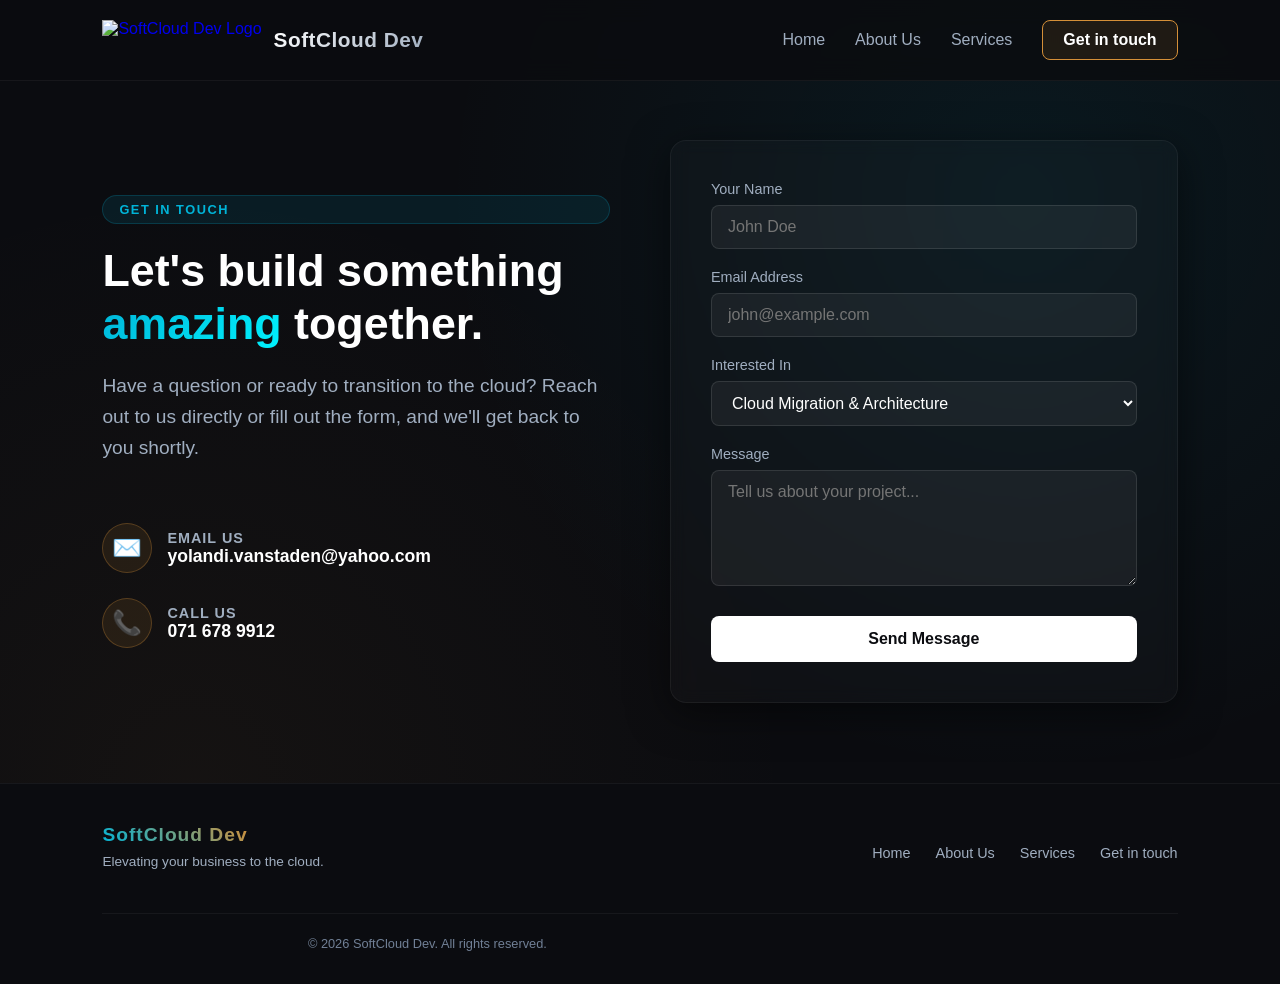
==== contact.html @ 83319428 "Add files via upload" ====
<!DOCTYPE html>
<html lang="en">
<head>
    <meta charset="UTF-8">
    <meta name="viewport" content="width=device-width, initial-scale=1.0">
    <title>SoftCloud Dev - Contact Us</title>
    <link rel="stylesheet" href="style.css">
</head>
<body>

    <header class="navbar">
        <a href="index.html" class="logo-area">
            <img src="Images/Softcloud dev logo.png" alt="SoftCloud Dev Logo" class="nav-logo">
            <span class="brand-name">SoftCloud Dev</span>
        </a>
        <nav class="nav-links">
            <a href="index.html" class="nav-link">Home</a>
            <a href="about.html" class="nav-link">About Us</a>
            <a href="services.html" class="nav-link">Services</a>
            <a href="contact.html" class="cta-button active">Get in touch</a>
        </nav>
    </header>

    <main class="contact-container">
        <div class="contact-grid">
            
            <div class="contact-info">
                <span class="badge">Get In Touch</span>
                <h2>Let's build something <span class="highlight">amazing</span> together.</h2>
                <p>Have a question or ready to transition to the cloud? Reach out to us directly or fill out the form, and we'll get back to you shortly.</p>
                
                <div class="info-details">
                    <div class="info-item">
                        <span class="info-icon">✉️</span>
                        <div>
                            <h4>Email Us</h4>
                            <a href="mailto:yolandi.vanstaden@yahoo.com">yolandi.vanstaden@yahoo.com</a>
                        </div>
                    </div>
                    <div class="info-item">
                        <span class="info-icon">📞</span>
                        <div>
                            <h4>Call Us</h4>
                            <a href="tel:0716789912">071 678 9912</a>
                        </div>
                    </div>
                </div>
            </div>

            <div class="contact-card">
                <form class="contact-form">
                    <div class="form-group">
                        <label for="name">Your Name</label>
                        <input type="text" id="name" name="name" placeholder="John Doe" required>
                    </div>
                    
                    <div class="form-group">
                        <label for="email">Email Address</label>
                        <input type="email" id="email" name="email" placeholder="john@example.com" required>
                    </div>

                    <div class="form-group">
                        <label for="service">Interested In</label>
                        <select id="service" name="service">
                            <option value="cloud-migration">Cloud Migration & Architecture</option>
                            <option value="m365">Full Microsoft 365 Setup</option>
                            <option value="azure-backup">Azure Security & Backup</option>
                            <option value="web-dev">Website Design & Development</option>
                        </select>
                    </div>
                    
                    <div class="form-group">
                        <label for="message">Message</label>
                        <textarea id="message" name="message" rows="5" placeholder="Tell us about your project..." required></textarea>
                    </div>
                    
                    <button type="submit" class="submit-btn">Send Message</button>
                </form>
            </div>

        </div>
    </main>

    <footer class="site-footer">
        <div class="footer-content">
            <div class="footer-brand">
                <span class="footer-brand-name">SoftCloud Dev</span>
                <p class="footer-slogan">Elevating your business to the cloud.</p>
            </div>
            
            
            <div class="footer-links">
                <a href="index.html">Home</a>
                <a href="about.html">About Us</a>
                <a href="services.html">Services</a>
                <a href="contact.html">Get in touch</a>
            </div>
        </div>
        
        
        <div class="footer-bottom">
            <p>&copy; 2026 SoftCloud Dev. All rights reserved.</p>
        </div>
    </footer>
</body>
</html>
---- style.css ----
* {
    margin: 0;
    padding: 0;
    box-sizing: border-box;
}

body {
    font-family: 'Segoe UI', Tahoma, Geneva, Verdana, sans-serif;
    background-color: #0b0c10;
    /* Skep subtiele blou en koper gloede in die hoeke sodat die skerm nie leeg lyk nie */
    background-image: 
        radial-gradient(circle at 80% 20%, rgba(0, 180, 216, 0.08) 0%, transparent 45%),
        radial-gradient(circle at 15% 80%, rgba(212, 143, 56, 0.05) 0%, transparent 45%);
    color: #ffffff;
    min-height: 100vh;
    display: flex;
    flex-direction: column;
    overflow-x: hidden;
    margin: 0;
    padding: 0;
    display: flex;
    flex-direction: column;
    min-height: 100vh;
}

.navbar {
    display: flex;
    justify-content: space-between;
    align-items: center;
    padding: 20px 8%;
    background: rgba(11, 12, 16, 0.85); /* Deursigtig sodat agtergrond deur skyn */
    backdrop-filter: blur(12px); /* Maak agtergrond agter die bock "blurrie" */
    border-bottom: 1px solid rgba(255, 255, 255, 0.05);
    position: fixed;
    top: 0;
    width: 100%;
    z-index: 1000;
}

.logo-area {
    display: flex;
    align-items: center;
    gap: 12px;
    text-decoration: none;
}

.nav-logo {
    height: 40px;
    width: auto;
}

.brand-name {
    font-size: 1.3rem;
    font-weight: 700;
    letter-spacing: 0.5px;
    background: linear-gradient(135deg, #ffffff, #a0aec0);
    -webkit-background-clip: text;
    -webkit-text-fill-color: transparent;
}

.nav-links {
    display: flex;
    align-items: center;
    gap: 30px;
}

.nav-link {
    text-decoration: none;
    color: #a0aec0;
    font-weight: 500;
    transition: color 0.3s ease;
}

.nav-link:hover, .nav-link.active {
    color: #00b4d8; /* Syaan kleur van jou logo */
}

/* Die spesiale knoppie in die menu */
.cta-button {
    text-decoration: none;
    color: #ffffff;
    background: rgba(212, 143, 56, 0.1);
    border: 1px solid #d48f38; /* Koper rand */
    padding: 10px 20px;
    border-radius: 8px;
    font-weight: 600;
    transition: all 0.3s ease;
}

.cta-button:hover {
    background: #d48f38;
    color: #0b0c10;
    box-shadow: 0 0 15px rgba(212, 143, 56, 0.4);
}


.hero-container {
    flex: 1;
    display: flex;
    align-items: center;
    justify-content: center;
    padding: 140px 8% 80px 8%; /* Los spasie bo vir die menu */
    text-align: center;
}

.hero-content {
    max-width: 800px;
    display: flex;
    flex-direction: column;
    align-items: center;
    gap: 24px;
}


.badge {
    background: rgba(0, 180, 216, 0.1);
    color: #00b4d8;
    border: 1px solid rgba(0, 180, 216, 0.2);
    padding: 6px 16px;
    border-radius: 20px;
    font-size: 0.8rem;
    font-weight: 600;
    letter-spacing: 1.5px;
    text-transform: uppercase;
}

h1 {
    font-size: 3.8rem;
    line-height: 1.2;
    font-weight: 800;
    color: #ffffff;
}


.highlight {
    background: linear-gradient(135deg, #00b4d8, #00f2fe);
    -webkit-background-clip: text;
    -webkit-text-fill-color: transparent;
}

p {
    font-size: 1.2rem;
    color: #a0aec0;
    line-height: 1.6;
    max-width: 650px;
    margin-bottom: 10px;
}


.hero-actions {
    display: flex;
    gap: 20px;
}

.primary-btn {
    text-decoration: none;
    color: #0b0c10;
    background: #ffffff;
    padding: 14px 28px;
    border-radius: 8px;
    font-weight: 600;
    transition: all 0.3s ease;
}

.primary-btn:hover {
    background: #00b4d8;
    color: #ffffff;
    box-shadow: 0 0 20px rgba(0, 180, 216, 0.4);
    transform: translateY(-2px);
}

.secondary-btn {
    text-decoration: none;
    color: #ffffff;
    background: rgba(255, 255, 255, 0.03);
    border: 1px solid rgba(255, 255, 255, 0.1);
    padding: 14px 28px;
    border-radius: 8px;
    font-weight: 600;
    transition: all 0.3s ease;
}

.secondary-btn:hover {
    background: rgba(255, 255, 255, 0.08);
    border-color: rgba(255, 255, 255, 0.2);
    transform: translateY(-2px);
}


@media (max-width: 768px) {
    .navbar {
        padding: 15px 5%;
    }
    .nav-links {
        display: none; 
    }
    h1 {
        font-size: 2.5rem;
    }
    p {
        font-size: 1rem;
    }
    .hero-actions {
        flex-direction: column;
        width: 100%;
        gap: 12px;
    }
    .primary-btn, .secondary-btn {
        width: 100%;
    }
}


.contact-container {
    flex: 1;
    display: flex;
    align-items: center;
    justify-content: center;
    padding: 140px 8% 80px 8%; 
}

.contact-grid {
    display: grid;
    grid-template-columns: 1fr 1fr; 
    gap: 60px;
    max-width: 1200px;
    width: 100%;
    align-items: center;
}

.contact-info {
    display: flex;
    flex-direction: column;
    gap: 20px;
    text-align: left;
}

.contact-info h2 {
    font-size: 2.8rem;
    line-height: 1.2;
}

.info-details {
    margin-top: 30px;
    display: flex;
    flex-direction: column;
    gap: 25px;
}

.info-item {
    display: flex;
    align-items: center;
    gap: 15px;
}

.info-icon {
    font-size: 1.5rem;
    background: rgba(212, 143, 56, 0.1); 
    border: 1px solid rgba(212, 143, 56, 0.3);
    padding: 10px;
    border-radius: 50%;
    width: 50px;
    height: 50px;
    display: flex;
    align-items: center;
    justify-content: center;
}

.info-item h4 {
    font-size: 0.9rem;
    color: #a0aec0;
    text-transform: uppercase;
    letter-spacing: 1px;
}

.info-item a {
    color: #ffffff;
    text-decoration: none;
    font-size: 1.1rem;
    font-weight: 600;
    transition: color 0.3s ease;
}

.info-item a:hover {
    color: #00b4d8;
}

/* Die vorm boks */
.contact-card {
    background: rgba(255, 255, 255, 0.02);
    border: 1px solid rgba(255, 255, 255, 0.05);
    padding: 40px;
    border-radius: 16px;
    box-shadow: 0 10px 40px rgba(0, 0, 0, 0.5);
    backdrop-filter: blur(8px);
}

.contact-form {
    display: flex;
    flex-direction: column;
    gap: 20px;
}

.form-group {
    display: flex;
    flex-direction: column;
    gap: 8px;
    text-align: left;
}

.form-group label {
    font-size: 0.9rem;
    color: #a0aec0;
    font-weight: 500;
}


.form-group input, 
.form-group select, 
.form-group textarea {
    background: rgba(255, 255, 255, 0.05);
    border: 1px solid rgba(255, 255, 255, 0.1);
    padding: 12px 16px;
    border-radius: 8px;
    color: #ffffff;
    font-size: 1rem;
    font-family: inherit;
    transition: all 0.3s ease;
}

.form-group input:focus, 
.form-group select:focus, 
.form-group textarea:focus {
    outline: none;
    border-color: #00b4d8; 
    background: rgba(255, 255, 255, 0.08);
    box-shadow: 0 0 10px rgba(0, 180, 216, 0.15);
}


.form-group select option {
    background-color: #16181c;
    color: #ffffff;
}

.submit-btn {
    background: #ffffff;
    color: #0b0c10;
    border: none;
    padding: 14px;
    border-radius: 8px;
    font-size: 1rem;
    font-weight: 700;
    cursor: pointer;
    transition: all 0.3s ease;
    margin-top: 10px;
}

.submit-btn:hover {
    background: #00b4d8;
    color: #ffffff;
    box-shadow: 0 0 20px rgba(0, 180, 216, 0.4);
    transform: translateY(-2px);
}

/* --- Mobile friendly --- */
@media (max-width: 900px) {
    .contact-grid {
        grid-template-columns: 1fr; 
        gap: 40px;
    }
    .contact-info h2 {
        font-size: 2.2rem;
    }
    .contact-card {
        padding: 30px 20px;
    }
}

/* --- Service page --- */
.services-container {
    flex: 1;
    display: flex;
    flex-direction: column;
    align-items: center;
    justify-content: center;
    padding: 140px 8% 80px 8%;
    text-align: center;
}

.services-header {
    margin-bottom: 50px;
    max-width: 700px;
}

.services-header h2 {
    font-size: 2.8rem;
    margin-top: 15px;
    margin-bottom: 15px;
}


.services-grid {
    display: grid;
    grid-template-columns: repeat(2, 1fr); 
    gap: 30px;
    max-width: 1000px;
    width: 100%;
}


.service-card {
    background: rgba(255, 255, 255, 0.02);
    border: 1px solid rgba(255, 255, 255, 0.05);
    padding: 40px 30px;
    border-radius: 16px;
    text-align: center;
    cursor: pointer;
    transition: all 0.4s cubic-bezier(0.165, 0.84, 0.44, 1); 
    position: relative;
    overflow: hidden;
    display: flex;
    flex-direction: column;
    align-items: center;
    justify-content: center;
}


.card-icon {
    font-size: 3rem;
    margin-bottom: 15px;
    transition: transform 0.4s ease;
}

.service-card h3 {
    font-size: 1.4rem;
    color: #ffffff;
    font-weight: 700;
    margin-bottom: 0px;
    transition: margin 0.4s ease;
}


.card-details {
    max-height: 0; 
    opacity: 0; 
    transition: all 0.4s ease;
    overflow: hidden; 
}

.card-details p {
    font-size: 0.95rem;
    color: #a0aec0;
    line-height: 1.5;
    margin-top: 15px;
}




.service-card:hover .card-icon {
    transform: translateY(-5px) scale(1.1);
}


.service-card:hover .card-details {
    max-height: 150px; 
    opacity: 1; 
}


.service-card.cyan-hover:hover {
    border-color: #00b4d8;
    box-shadow: 0 10px 30px rgba(0, 180, 216, 0.15);
    background: rgba(0, 180, 216, 0.02);
}


.service-card.copper-hover:hover {
    border-color: #d48f38;
    box-shadow: 0 10px 30px rgba(212, 143, 56, 0.15);
    background: rgba(212, 143, 56, 0.02);
}


@media (max-width: 768px) {
    .services-grid {
        grid-template-columns: 1fr; 
    }
    .service-card {
        padding: 30px 20px;
    }
}


.about-container {
    flex: 1;
    display: flex;
    align-items: center;
    justify-content: center;
    padding: 140px 8% 80px 8%;
}

.about-grid {
    display: grid;
    grid-template-columns: 1.2fr 0.8fr; 
    gap: 60px;
    max-width: 1200px;
    width: 100%;
    align-items: center;
}

.about-text {
    text-align: left;
    display: flex;
    flex-direction: column;
    gap: 20px;
}

.about-text h2 {
    font-size: 2.8rem;
    line-height: 1.2;
}

.about-text p {
    font-size: 1.1rem;
    color: #a0aec0;
    line-height: 1.6;
}

/* --- Can do --- */
.can-do-text {
    border-left: 3px solid #d48f38; /* Koper vertikale lyn */
    padding-left: 20px;
    font-style: italic;
    background: rgba(212, 143, 56, 0.02);
    padding: 15px 20px;
    border-radius: 0 8px 8px 0;
}


.about-credentials .credential-card {
    background: rgba(255, 255, 255, 0.02);
    border: 1px solid rgba(255, 255, 255, 0.05);
    padding: 40px;
    border-radius: 16px;
    box-shadow: 0 10px 40px rgba(0, 0, 0, 0.5);
    backdrop-filter: blur(8px);
    text-align: left;
}

.about-credentials h3 {
    font-size: 1.6rem;
    margin-bottom: 10px;
    color: #ffffff;
}

.about-credentials p {
    font-size: 0.95rem;
    color: #a0aec0;
    margin-bottom: 30px;
}

.cert-list {
    display: flex;
    flex-direction: column;
    gap: 25px;
}

.cert-item {
    display: flex;
    gap: 15px;
    align-items: flex-start;
}

.cert-icon {
    font-size: 1.8rem;
    background: rgba(0, 180, 216, 0.1); 
    border: 1px solid rgba(0, 180, 216, 0.2);
    padding: 10px;
    border-radius: 12px;
    display: flex;
    align-items: center;
    justify-content: center;
    width: 50px;
    height: 50px;
    flex-shrink: 0;
}

.cert-item h4 {
    font-size: 1.05rem;
    color: #ffffff;
    margin-bottom: 5px;
}

.cert-item p {
    font-size: 0.9rem;
    color: #a0aec0;
    line-height: 1.4;
    margin-bottom: 0;
}


@media (max-width: 900px) {
    .about-grid {
        grid-template-columns: 1fr; 
        gap: 40px;
    }
    .about-text h2 {
        font-size: 2.2rem;
    }
    .about-credentials .credential-card {
        padding: 30px 20px;
    }
}

/* --- FOOTER STYLING --- */
.site-footer {
    background: rgba(11, 12, 16, 0.95); /* Effens donkerder as die res vir kontras */
    border-top: 1px solid rgba(255, 255, 255, 0.05);
    padding: 40px 8% 20px 8%;
    margin-top: auto; /* Druk die footer na die bodem as die inhoud kort is */
    width: 100%;
    box-sizing: border-box;
}

.footer-content {
    display: flex;
    justify-content: space-between;
    align-items: center;
    max-width: 1200px;
    margin: 0 auto 30px auto;
    flex-wrap: wrap; /* Skuif dinge onder mekaar op klein skerms */
    gap: 20px;
}

.footer-brand {
    text-align: left;
}

/* Pragtige kleur-gradiënt vir jou naam in die footer */
.footer-brand-name {
    font-size: 1.2rem;
    font-weight: 700;
    letter-spacing: 1px;
    background: linear-gradient(45deg, #00b4d8, #d48f38);
    -webkit-background-clip: text;
    -webkit-text-fill-color: transparent;
}

.footer-slogan {
    font-size: 0.85rem;
    color: #a0aec0;
    margin-top: 5px;
}

.footer-links {
    display: flex;
    gap: 25px;
}

.footer-links a {
    color: #a0aec0;
    text-decoration: none;
    font-size: 0.9rem;
    transition: color 0.3s ease;
}

.footer-links a:hover {
    color: #00b4d8; /* Syaan gloed op hover */
}

.footer-bottom {
    border-top: 1px solid rgba(255, 255, 255, 0.05);
    padding-top: 20px;
    text-align: center;
    max-width: 1200px;
    margin: 0 auto;
}

.footer-bottom p {
    font-size: 0.8rem;
    color: #718096;
}

/* --- MOBILE VERSTELLINGS VIR FOOTER --- */
@media (max-width: 768px) {
    .footer-content {
        flex-direction: column;
        text-align: center;
    }
    .footer-brand {
        text-align: center;
    }
    .footer-links {
        flex-direction: column;
        gap: 15px;
    }
}
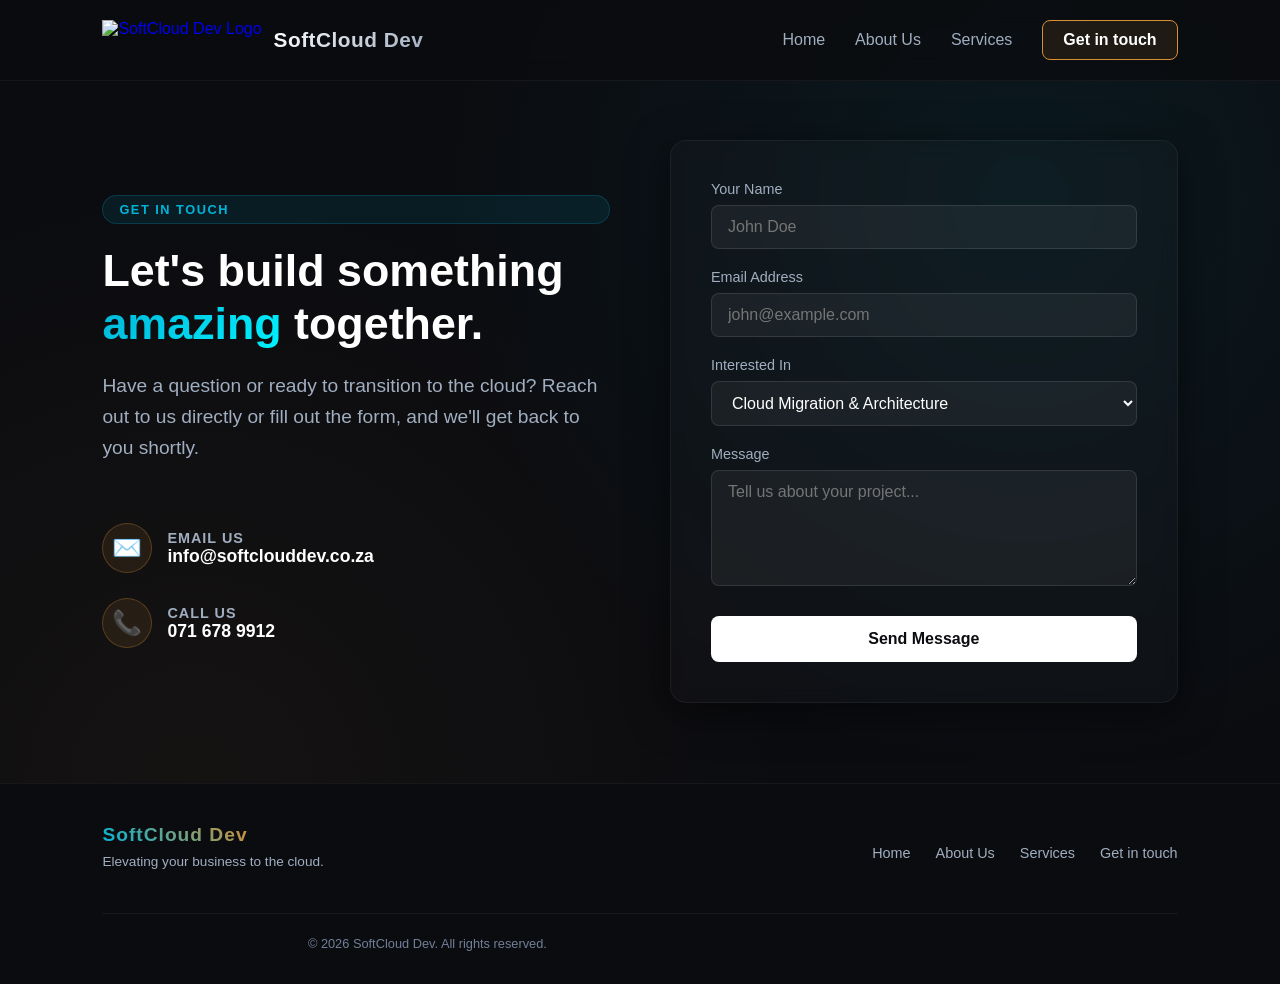
==== commit f808be49: "Add files via upload" ====
--- a/contact.html
+++ b/contact.html
@@ -34,7 +34,7 @@
                         <span class="info-icon">✉️</span>
                         <div>
                             <h4>Email Us</h4>
-                            <a href="mailto:yolandi.vanstaden@yahoo.com">yolandi.vanstaden@yahoo.com</a>
+                            <a href="mailto:info@softclouddev.co.za">info@softclouddev.co.za</a>
                         </div>
                     </div>
                     <div class="info-item">
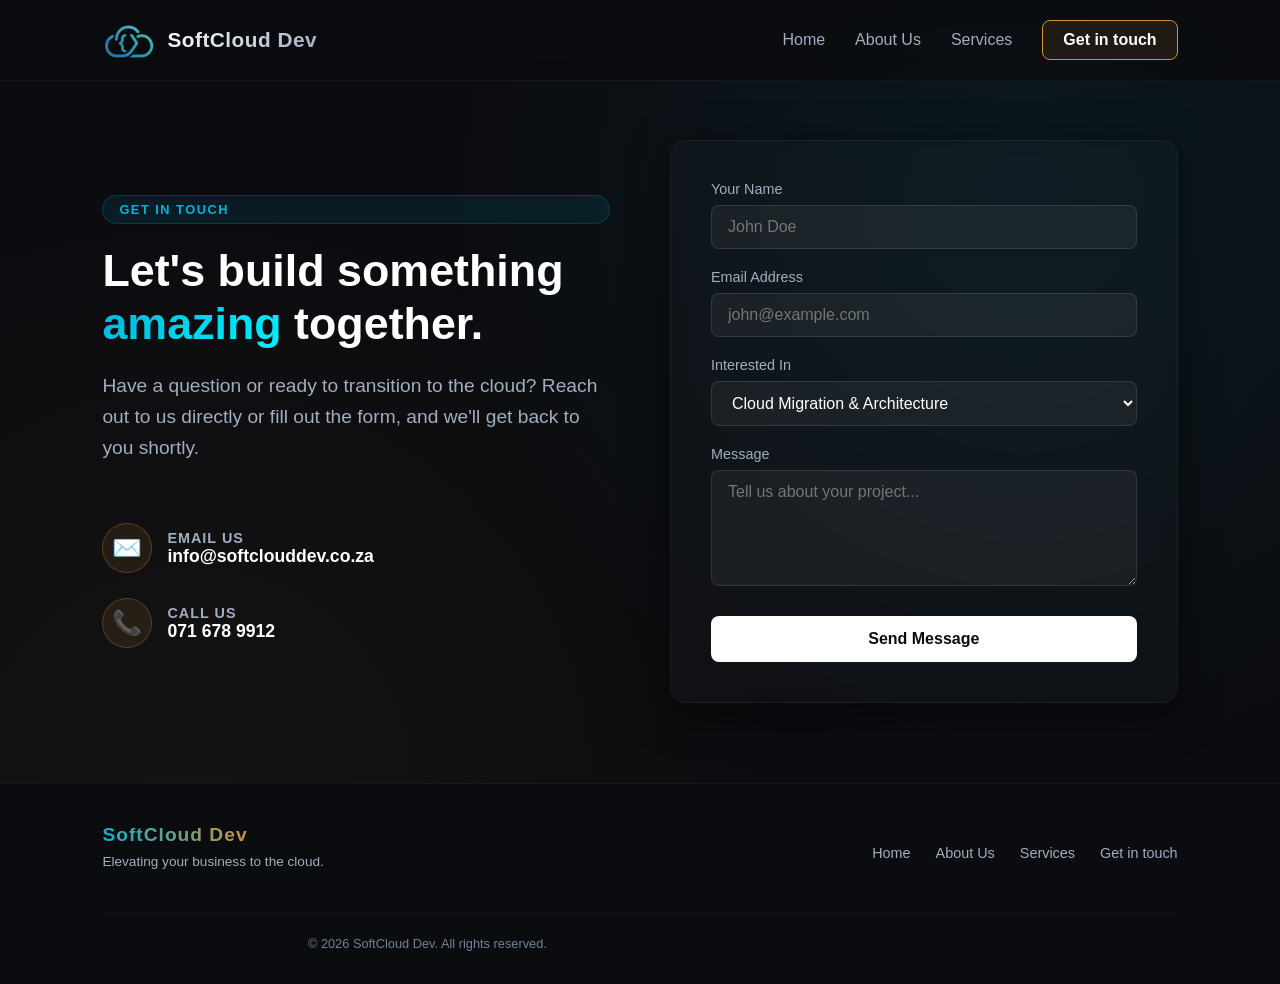
==== commit 7939b2b1: "Add files via upload" ====
--- a/contact.html
+++ b/contact.html
@@ -48,7 +48,7 @@
             </div>
 
             <div class="contact-card">
-                <form class="contact-form">
+                <form class="contact-form" action="https://formspree.io/f/JOU_FORM_ID" method="POST">
                     <div class="form-group">
                         <label for="name">Your Name</label>
                         <input type="text" id="name" name="name" placeholder="John Doe" required>
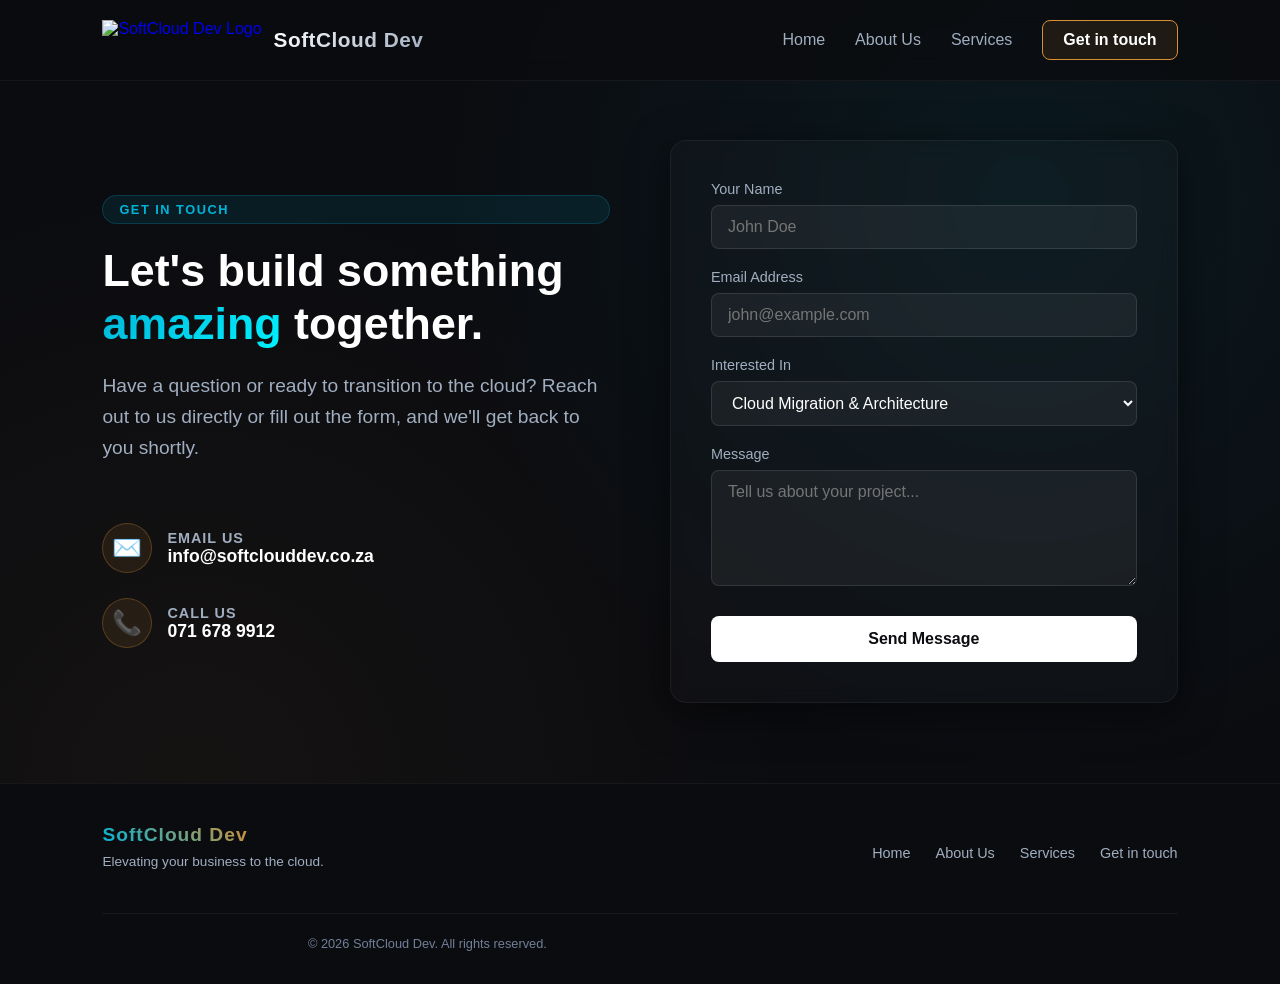
==== commit 25c86c65: "Add files via upload" ====
--- a/contact.html
+++ b/contact.html
@@ -10,7 +10,7 @@
 
     <header class="navbar">
         <a href="index.html" class="logo-area">
-            <img src="Images/Softcloud dev logo.png" alt="SoftCloud Dev Logo" class="nav-logo">
+            <img src="Images/softcloud-logo.png" alt="SoftCloud Dev Logo" class="nav-logo">
             <span class="brand-name">SoftCloud Dev</span>
         </a>
         <nav class="nav-links">
@@ -48,7 +48,7 @@
             </div>
 
             <div class="contact-card">
-                <form class="contact-form" action="https://formspree.io/f/JOU_FORM_ID" method="POST">
+                <form id="my-form" class="contact-form" action="https://formspree.io/f/mdaqrjly" method="POST">
                     <div class="form-group">
                         <label for="name">Your Name</label>
                         <input type="text" id="name" name="name" placeholder="John Doe" required>
@@ -76,6 +76,11 @@
                     
                     <button type="submit" class="submit-btn">Send Message</button>
                 </form>
+
+                <div id="status-message" style="display: none; text-align: center; padding: 30px 20px;">
+                    <h3 style="color: #4CAF50; margin-bottom: 10px; font-size: 1.5rem;">Thank you! Message sent successfully.</h3>
+                    <p style="color: #cccccc;">Redirecting you to the home page...</p>
+                </div>
             </div>
 
         </div>
@@ -88,7 +93,6 @@
                 <p class="footer-slogan">Elevating your business to the cloud.</p>
             </div>
             
-            
             <div class="footer-links">
                 <a href="index.html">Home</a>
                 <a href="about.html">About Us</a>
@@ -97,10 +101,46 @@
             </div>
         </div>
         
-        
         <div class="footer-bottom">
             <p>&copy; 2026 SoftCloud Dev. All rights reserved.</p>
         </div>
     </footer>
+
+    <script>
+      document.addEventListener("DOMContentLoaded", function() {
+        const form = document.getElementById("my-form");
+        const status = document.getElementById("status-message");
+
+        if (form) {
+          form.addEventListener("submit", async function(event) {
+            event.preventDefault();
+            const data = new FormData(event.target);
+            
+            try {
+              const response = await fetch(event.target.action, {
+                method: form.method,
+                body: data,
+                headers: {
+                    'Accept': 'application/json'
+                }
+              });
+
+              if (response.ok) {
+                form.style.display = "none";
+                status.style.display = "block";
+                
+                setTimeout(() => {
+                  window.location.href = "index.html";
+                }, 3000);
+              } else {
+                alert("Oops! There was a problem submitting your form.");
+              }
+            } catch (error) {
+              alert("Oops! There was a problem submitting your form.");
+            }
+          });
+        }
+      });
+    </script>
 </body>
 </html>
